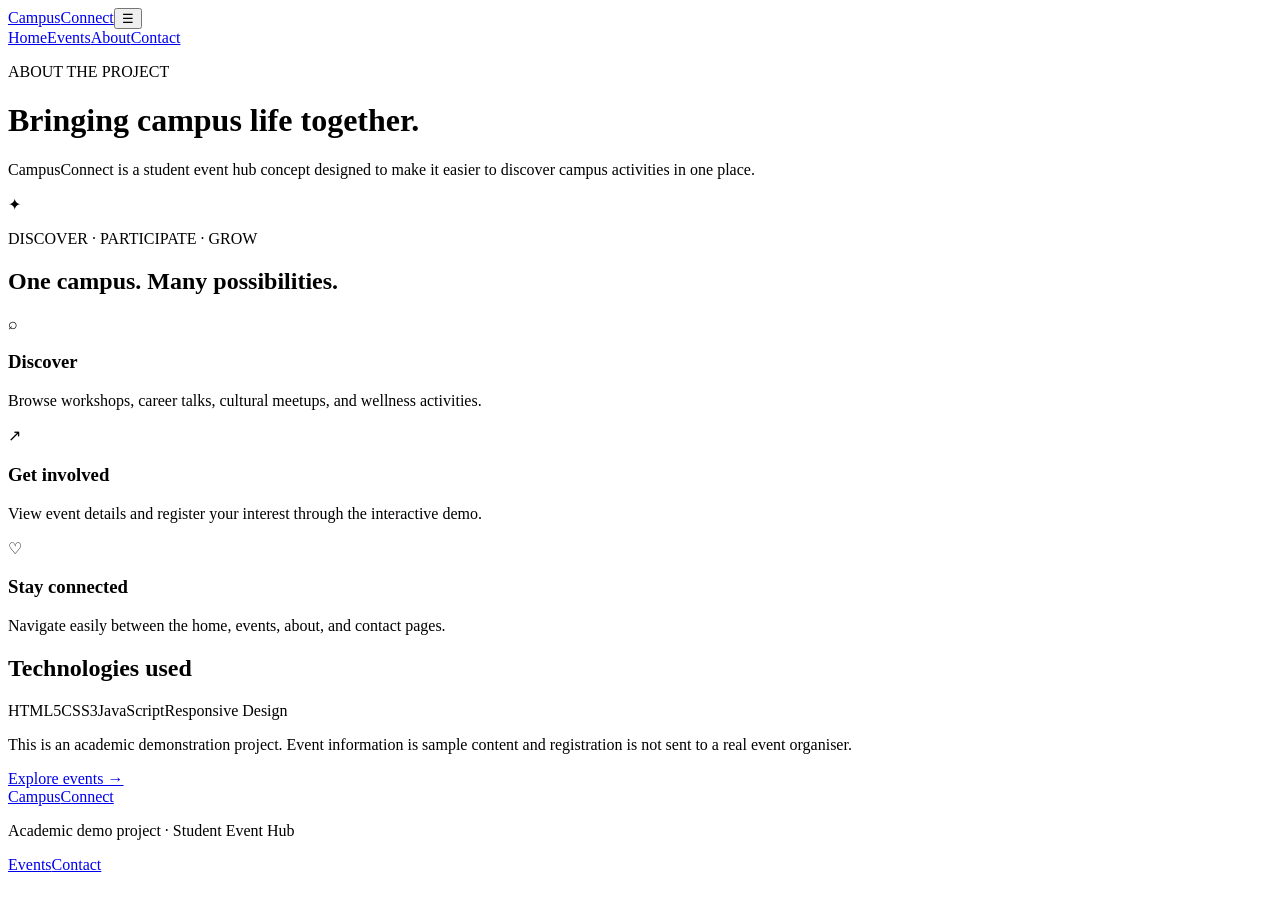
==== about.html @ 07cb08f5 "Add files via upload" ====
<!doctype html><html lang="en"><head><meta charset="utf-8"><meta name="viewport" content="width=device-width, initial-scale=1"><title>About | CampusConnect</title><link rel="stylesheet" href="assets/style.css"></head><body>
<header class="site-header"><a class="logo" href="index.html">Campus<span>Connect</span></a><button class="menu-toggle" aria-label="Toggle menu" aria-expanded="false">☰</button><nav class="nav"><a href="index.html">Home</a><a href="events.html">Events</a><a class="current" href="about.html">About</a><a href="contact.html">Contact</a></nav></header>
<main class="wrap page"><p class="eyebrow">ABOUT THE PROJECT</p><h1>Bringing campus life together.</h1><p class="intro">CampusConnect is a student event hub concept designed to make it easier to discover campus activities in one place.</p><div class="about-banner"><div class="about-star">✦</div><div><p class="eyebrow">DISCOVER · PARTICIPATE · GROW</p><h2>One campus. Many possibilities.</h2></div></div><div class="feature-grid about-features"><article class="plain-card"><div class="icon-circle">⌕</div><h3>Discover</h3><p>Browse workshops, career talks, cultural meetups, and wellness activities.</p></article><article class="plain-card"><div class="icon-circle">↗</div><h3>Get involved</h3><p>View event details and register your interest through the interactive demo.</p></article><article class="plain-card"><div class="icon-circle">♡</div><h3>Stay connected</h3><p>Navigate easily between the home, events, about, and contact pages.</p></article></div><h2>Technologies used</h2><div class="tech-tags"><span>HTML5</span><span>CSS3</span><span>JavaScript</span><span>Responsive Design</span></div><p class="note">This is an academic demonstration project. Event information is sample content and registration is not sent to a real event organiser.</p><a class="button" href="events.html">Explore events →</a></main>
<footer class="footer"><a class="logo" href="index.html">Campus<span>Connect</span></a><p>Academic demo project · Student Event Hub</p><div><a href="events.html">Events</a><a href="contact.html">Contact</a></div></footer><script src="assets/script.js"></script></body></html>
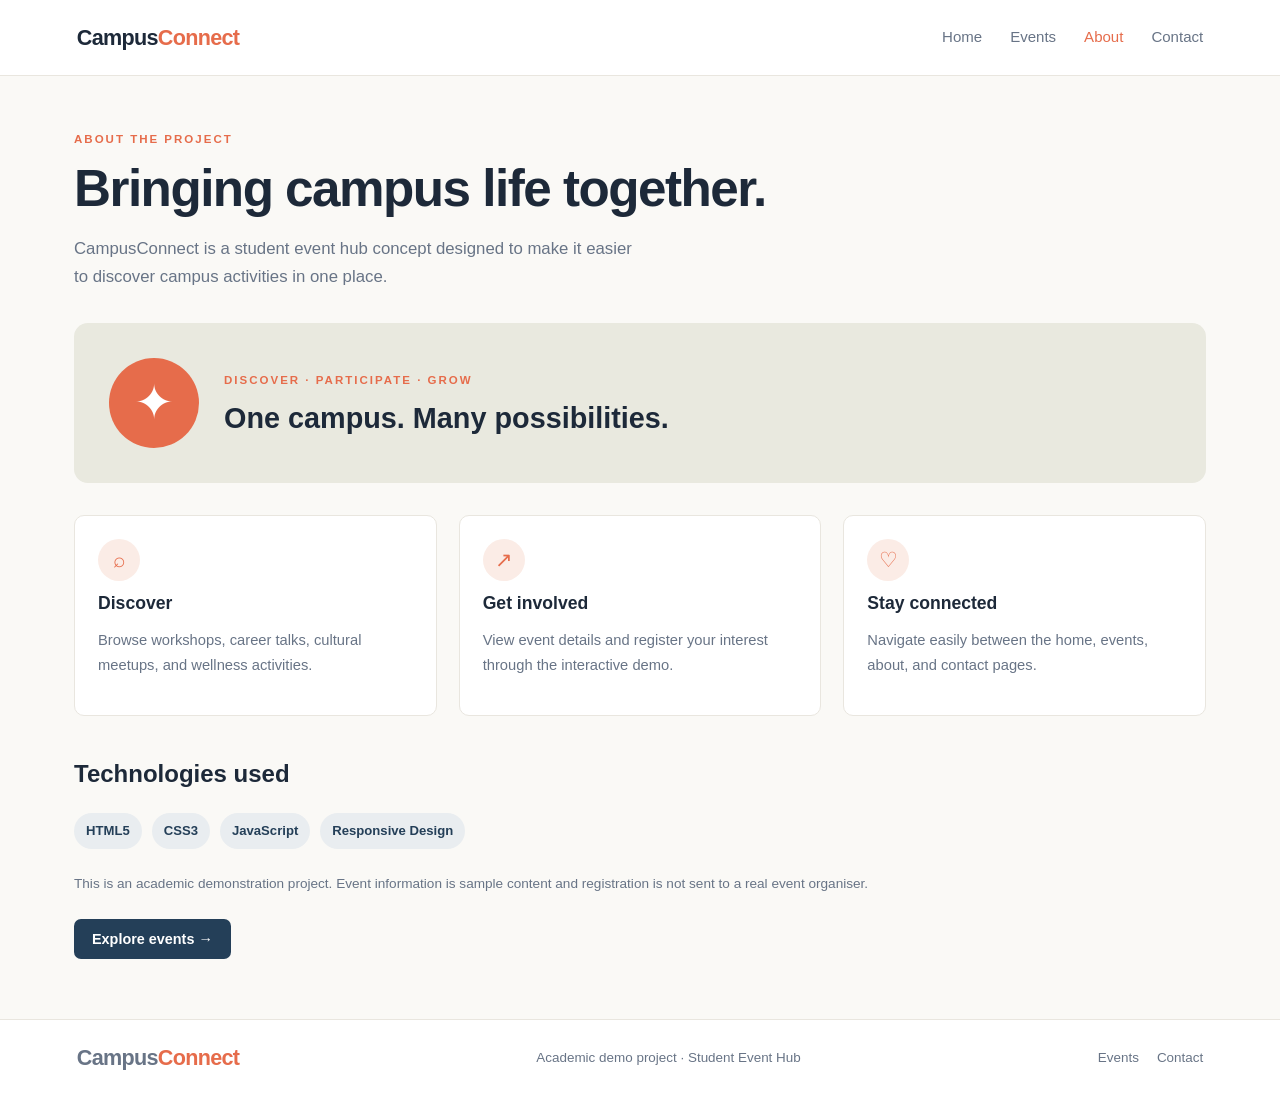
==== commit e733a05c: "Fix stylesheet and script paths in about.html Updated stylesheet link and script source in about.htm" ====
--- a/about.html
+++ b/about.html
@@ -1,4 +1,4 @@
-<!doctype html><html lang="en"><head><meta charset="utf-8"><meta name="viewport" content="width=device-width, initial-scale=1"><title>About | CampusConnect</title><link rel="stylesheet" href="assets/style.css"></head><body>
+<!doctype html><html lang="en"><head><meta charset="utf-8"><meta name="viewport" content="width=device-width, initial-scale=1"><title>About | CampusConnect</title><link rel="stylesheet" href="style.css"></head><body>
 <header class="site-header"><a class="logo" href="index.html">Campus<span>Connect</span></a><button class="menu-toggle" aria-label="Toggle menu" aria-expanded="false">☰</button><nav class="nav"><a href="index.html">Home</a><a href="events.html">Events</a><a class="current" href="about.html">About</a><a href="contact.html">Contact</a></nav></header>
 <main class="wrap page"><p class="eyebrow">ABOUT THE PROJECT</p><h1>Bringing campus life together.</h1><p class="intro">CampusConnect is a student event hub concept designed to make it easier to discover campus activities in one place.</p><div class="about-banner"><div class="about-star">✦</div><div><p class="eyebrow">DISCOVER · PARTICIPATE · GROW</p><h2>One campus. Many possibilities.</h2></div></div><div class="feature-grid about-features"><article class="plain-card"><div class="icon-circle">⌕</div><h3>Discover</h3><p>Browse workshops, career talks, cultural meetups, and wellness activities.</p></article><article class="plain-card"><div class="icon-circle">↗</div><h3>Get involved</h3><p>View event details and register your interest through the interactive demo.</p></article><article class="plain-card"><div class="icon-circle">♡</div><h3>Stay connected</h3><p>Navigate easily between the home, events, about, and contact pages.</p></article></div><h2>Technologies used</h2><div class="tech-tags"><span>HTML5</span><span>CSS3</span><span>JavaScript</span><span>Responsive Design</span></div><p class="note">This is an academic demonstration project. Event information is sample content and registration is not sent to a real event organiser.</p><a class="button" href="events.html">Explore events →</a></main>
-<footer class="footer"><a class="logo" href="index.html">Campus<span>Connect</span></a><p>Academic demo project · Student Event Hub</p><div><a href="events.html">Events</a><a href="contact.html">Contact</a></div></footer><script src="assets/script.js"></script></body></html>+<footer class="footer"><a class="logo" href="index.html">Campus<span>Connect</span></a><p>Academic demo project · Student Event Hub</p><div><a href="events.html">Events</a><a href="contact.html">Contact</a></div></footer><script src="script.js"></script></body></html>
--- a/style.css
+++ b/style.css
@@ -0,0 +1,4 @@
+@import url('https://fonts.googleapis.com/css2?family=DM+Sans:wght@400;500;600;700&family=Manrope:wght@400;500;600;700;800&display=swap');
+:root{--ink:#1d2939;--muted:#687486;--accent:#e66c4b;--paper:#faf9f6;--line:#e9e6df;--white:#fff;--navy:#243f58}
+*{box-sizing:border-box}html{scroll-behavior:smooth}body{margin:0;background:var(--paper);color:var(--ink);font:16px/1.65 'DM Sans',sans-serif}a{color:inherit;text-decoration:none}.site-header{height:76px;padding:0 max(6vw,22px);display:flex;align-items:center;justify-content:space-between;background:#fff;border-bottom:1px solid var(--line)}.logo{font:800 1.35rem Manrope,sans-serif;letter-spacing:-.7px}.logo span{color:var(--accent)}.nav{display:flex;gap:28px;color:var(--muted);font-size:.94rem}.nav a:hover,.nav a.current{color:var(--accent)}.menu-toggle{display:none;background:none;border:0;font-size:1.5rem;color:var(--ink)}.hero{display:grid;grid-template-columns:1fr 1fr;align-items:center;gap:5vw;padding:68px max(6vw,22px);background:#f0efe8;min-height:490px}.hero-copy{max-width:520px}.eyebrow{color:var(--accent);font-size:.72rem;letter-spacing:2px;font-weight:700;margin:0 0 12px}.hero h1,.page h1{font:800 clamp(2.8rem,5vw,4.5rem)/1.1 Manrope,sans-serif;letter-spacing:-2px;margin:0 0 18px}.hero h1 span{color:var(--accent)}.hero-copy>p:not(.eyebrow),.intro{color:var(--muted);max-width:570px;font-size:1.05rem}.button{display:inline-flex;align-items:center;justify-content:center;gap:13px;background:var(--navy);color:#fff;border:0;border-radius:7px;padding:12px 18px;font:700 .9rem 'DM Sans',sans-serif;cursor:pointer;transition:background .2s,transform .2s}.button:hover{background:var(--accent);transform:translateY(-1px)}.hero-copy .button{margin-top:14px}.hero-card{height:330px;border-radius:18px;position:relative;overflow:hidden;background:linear-gradient(145deg,#d4e1dc,#f4c99e 70%,#eaa477)}.orbit{position:absolute;border:1px solid #fff9;border-radius:50%;width:330px;height:330px;left:50%;top:50%;transform:translate(-50%,-50%)}.orbit-two{width:235px;height:235px;border-width:2px}.hero-symbol{position:absolute;left:50%;top:50%;transform:translate(-50%,-54%);font-size:8rem;color:#fff;text-shadow:0 8px 30px #4e677b38}.floating-tag{position:absolute;background:#ffffffdc;padding:9px 14px;border-radius:6px;font-size:.72rem;font-weight:800;letter-spacing:1.4px}.tag-top{top:25px;left:25px}.tag-bottom{right:20px;bottom:22px}.wrap{max-width:1180px;margin:auto;padding:60px 24px}.section-heading{display:flex;align-items:end;justify-content:space-between;margin-bottom:25px}.section-heading h2,.cta h2{font:800 2rem Manrope,sans-serif;letter-spacing:-.8px;margin:0}.text-link{color:var(--accent);font-weight:700}.feature-grid{display:grid;grid-template-columns:repeat(3,minmax(0,1fr));gap:22px}.event-card{border:1px solid var(--line);border-radius:12px;overflow:hidden;background:#fff;transition:transform .2s,box-shadow .2s}.event-card:hover{transform:translateY(-4px);box-shadow:0 12px 28px #263d4b12}.event-art{height:155px;padding:15px;display:flex;justify-content:space-between;align-items:flex-start;color:#fff}.event-art span{font-size:.72rem;letter-spacing:1.5px;font-weight:700;border:1px solid #ffffff80;border-radius:30px;padding:4px 10px}.event-art strong{font:800 3.3rem Manrope,sans-serif;opacity:.75}.art-blue{background:linear-gradient(135deg,#315b77,#8abac4)}.art-orange{background:linear-gradient(135deg,#a64f3b,#f0ad75)}.art-green{background:linear-gradient(135deg,#376657,#a4bd91)}.art-purple{background:linear-gradient(135deg,#61527c,#bba9d1)}.event-body{padding:18px}.meta{font-size:.76rem;color:var(--muted);letter-spacing:.5px;font-weight:700}.event-body h3{font:700 1.15rem Manrope,sans-serif;margin:4px 0 8px}.event-body>p:not(.meta){color:var(--muted);font-size:.9rem;min-height:52px}.event-body a{color:var(--accent);font-weight:700;font-size:.88rem}.cta{margin-top:10px;margin-bottom:55px;border-radius:14px;background:var(--navy);color:#fff;display:flex;justify-content:space-between;align-items:center;gap:30px}.cta .eyebrow{color:#ffb79f}.cta p:not(.eyebrow){color:#d6e0e7;max-width:540px}.button-light{background:#fff;color:var(--navy);white-space:nowrap}.footer{display:flex;align-items:center;justify-content:space-between;gap:20px;padding:25px max(6vw,22px);background:#fff;border-top:1px solid var(--line);color:var(--muted);font-size:.84rem}.footer p{margin:0}.footer>div{display:flex;gap:18px}.footer>div a:hover{color:var(--accent)}.page{min-height:70vh;padding-top:54px}.page h1{font-size:clamp(2.4rem,4vw,3.5rem);letter-spacing:-1.5px}.filters{display:flex;gap:14px;margin:28px 0 10px}.search-box,.filter-label{display:flex;align-items:center;gap:10px;background:#fff;border:1px solid #deded8;border-radius:7px;padding:0 13px;color:var(--muted)}.search-box{flex:1}.search-box input{width:100%;padding:13px 0;border:0;outline:0;font:inherit}.filter-label{font-size:.85rem}.filter-label select{border:0;background:transparent;padding:12px 0;font:inherit;color:var(--ink);outline:0}.result-count{color:var(--muted);font-size:.85rem;margin:15px 0}.event-list{display:grid;gap:15px}.event-row{display:grid;grid-template-columns:65px 78px minmax(0,1fr) auto;gap:18px;align-items:center;background:#fff;border:1px solid var(--line);border-radius:12px;padding:18px}.date-tile{display:flex;flex-direction:column;align-items:center;justify-content:center;background:#f4eee7;border-radius:8px;height:70px;color:var(--accent)}.date-tile b{font:800 1.55rem Manrope,sans-serif;line-height:1.25}.date-tile span{font-size:.7rem;font-weight:800;letter-spacing:1px}.row-art{width:78px;height:78px;border-radius:9px;display:grid;place-items:center;color:#fff;font-size:2rem}.row-content h2{font:800 1.13rem Manrope,sans-serif;margin:5px 0}.row-content p{color:var(--muted);font-size:.88rem;margin:4px 0}.row-content .meta{display:block;margin-top:7px}.pill{font-size:.7rem;font-weight:800;color:var(--accent);background:#fbece6;padding:4px 8px;border-radius:20px}.hidden{display:none!important}.empty{padding:30px;background:#fff;border-radius:10px;color:var(--muted)}.toast{position:fixed;bottom:24px;right:24px;max-width:380px;padding:14px 18px;border-radius:9px;background:var(--navy);color:white;box-shadow:0 8px 30px #0002;opacity:0;transform:translateY(12px);pointer-events:none;transition:.25s}.toast.show{opacity:1;transform:translateY(0)}.about-banner{margin:32px 0;background:#e9e9df;border-radius:14px;padding:35px;display:flex;align-items:center;gap:25px}.about-banner h2{font:800 1.8rem Manrope,sans-serif;margin:0}.about-star{width:90px;height:90px;flex:none;border-radius:50%;display:grid;place-items:center;background:var(--accent);color:white;font-size:3rem}.about-features{margin:26px 0 38px}.plain-card{background:#fff;border:1px solid var(--line);border-radius:10px;padding:23px}.plain-card h3{font:800 1.1rem Manrope,sans-serif;margin:12px 0 5px}.plain-card p{color:var(--muted);font-size:.92rem}.icon-circle{width:42px;height:42px;display:grid;place-items:center;border-radius:50%;background:#fbece6;color:var(--accent);font-size:1.3rem}.tech-tags{display:flex;gap:10px;flex-wrap:wrap;margin:15px 0}.tech-tags span{background:#e9edf0;color:var(--navy);padding:7px 12px;border-radius:30px;font-weight:700;font-size:.82rem}.note{font-size:.85rem;color:var(--muted);margin:24px 0}.contact-layout{display:grid;grid-template-columns:1fr 1fr;gap:8vw;align-items:start}.contact-note{background:#f0efe8;border-left:4px solid var(--accent);padding:16px 18px;border-radius:0 8px 8px 0;margin-top:28px}.contact-note p{margin:5px 0 0;color:var(--muted);font-size:.9rem}.contact-form{display:flex;flex-direction:column;gap:9px;background:#fff;border:1px solid var(--line);border-radius:12px;padding:25px}.contact-form label{font-size:.87rem;font-weight:700}.contact-form input,.contact-form select,.contact-form textarea{font:inherit;padding:11px 12px;border:1px solid #deded8;border-radius:6px;background:#fff;outline-color:#88aaa8}.contact-form textarea{resize:vertical}.contact-form .button{align-self:flex-start;margin-top:8px}.form-status{color:#2e7059;font-weight:700;font-size:.9rem}
+@media(max-width:850px){.hero{grid-template-columns:1fr;padding-top:45px}.hero-card{height:260px}.feature-grid{grid-template-columns:repeat(2,minmax(0,1fr))}.event-row{grid-template-columns:55px 65px minmax(0,1fr)}.event-row .register-btn{grid-column:3;justify-self:start}.row-art{width:65px;height:65px}.contact-layout{grid-template-columns:1fr;gap:30px}.cta{align-items:flex-start;flex-direction:column}.footer{flex-wrap:wrap}}@media(max-width:560px){.site-header{height:auto;min-height:70px;flex-wrap:wrap;padding-top:14px;padding-bottom:14px}.menu-toggle{display:block}.nav{display:none;flex-basis:100%;flex-direction:column;gap:0;padding-top:10px}.nav.open{display:flex}.nav a{padding:8px 0}.wrap{padding:40px 18px}.hero{padding:40px 18px}.hero h1{font-size:2.8rem}.feature-grid{grid-template-columns:1fr}.section-heading{align-items:flex-start;flex-direction:column;gap:8px}.event-row{grid-template-columns:50px minmax(0,1fr);gap:12px}.date-tile{grid-row:1;width:50px}.row-art{display:none}.row-content{grid-column:2}.event-row .register-btn{grid-column:2}.filters{flex-direction:column}.search-box,.filter-label{min-height:48px}.filter-label{justify-content:space-between}.about-banner{padding:22px;align-items:flex-start;flex-direction:column}.footer{align-items:flex-start;flex-direction:column}.footer>div{margin-top:4px}}
